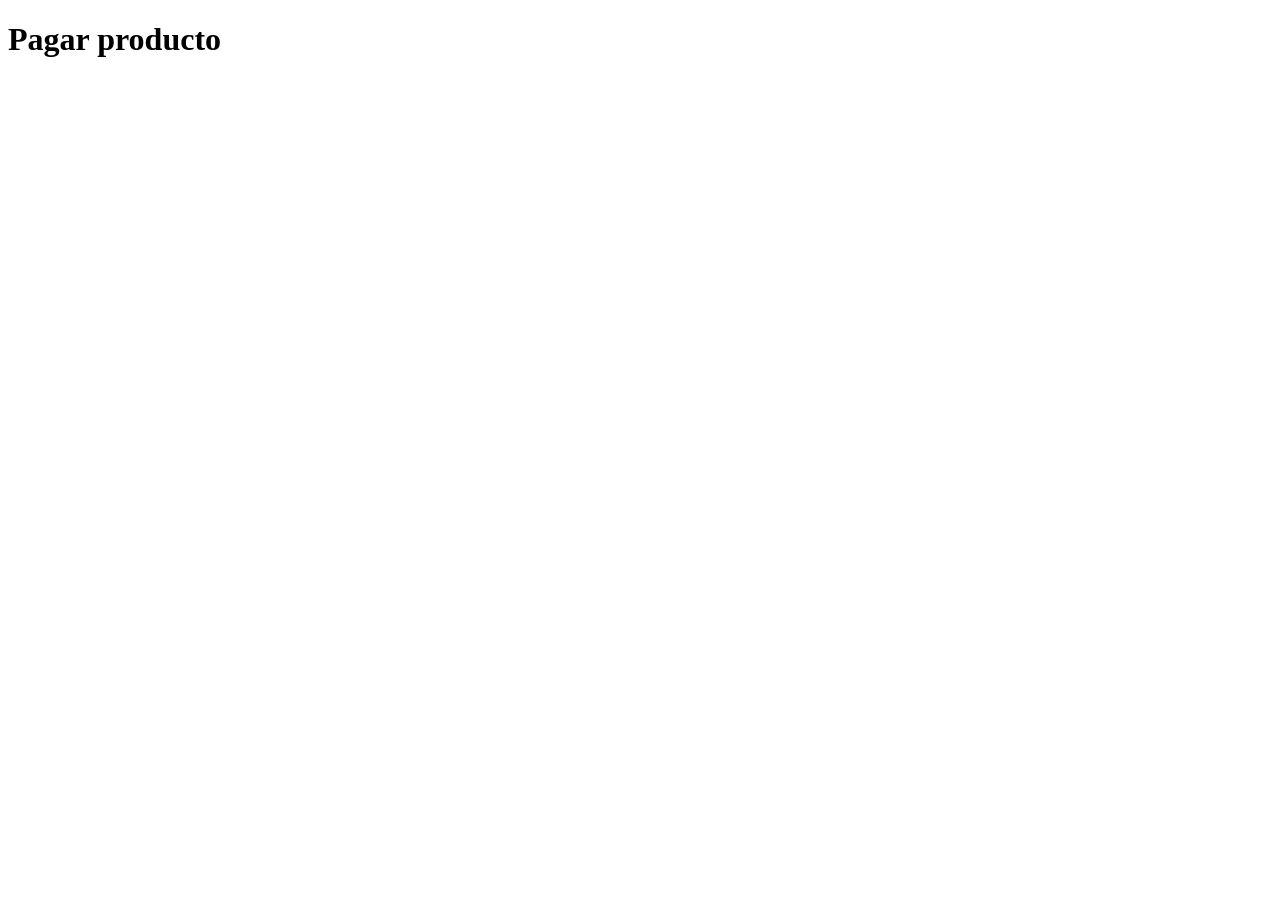
==== index.html @ 9d110735 "Create index.html" ====
<!DOCTYPE html>
<html>

<head>
<meta charset="UTF-8">
<title>Pago</title>

<script src="https://sdk.mercadopago.com/js/v2"></script>

</head>

<body>

<h1>Pagar producto</h1>

<div id="wallet_container"></div>

<script src="script.js"></script>

</body>

</html>
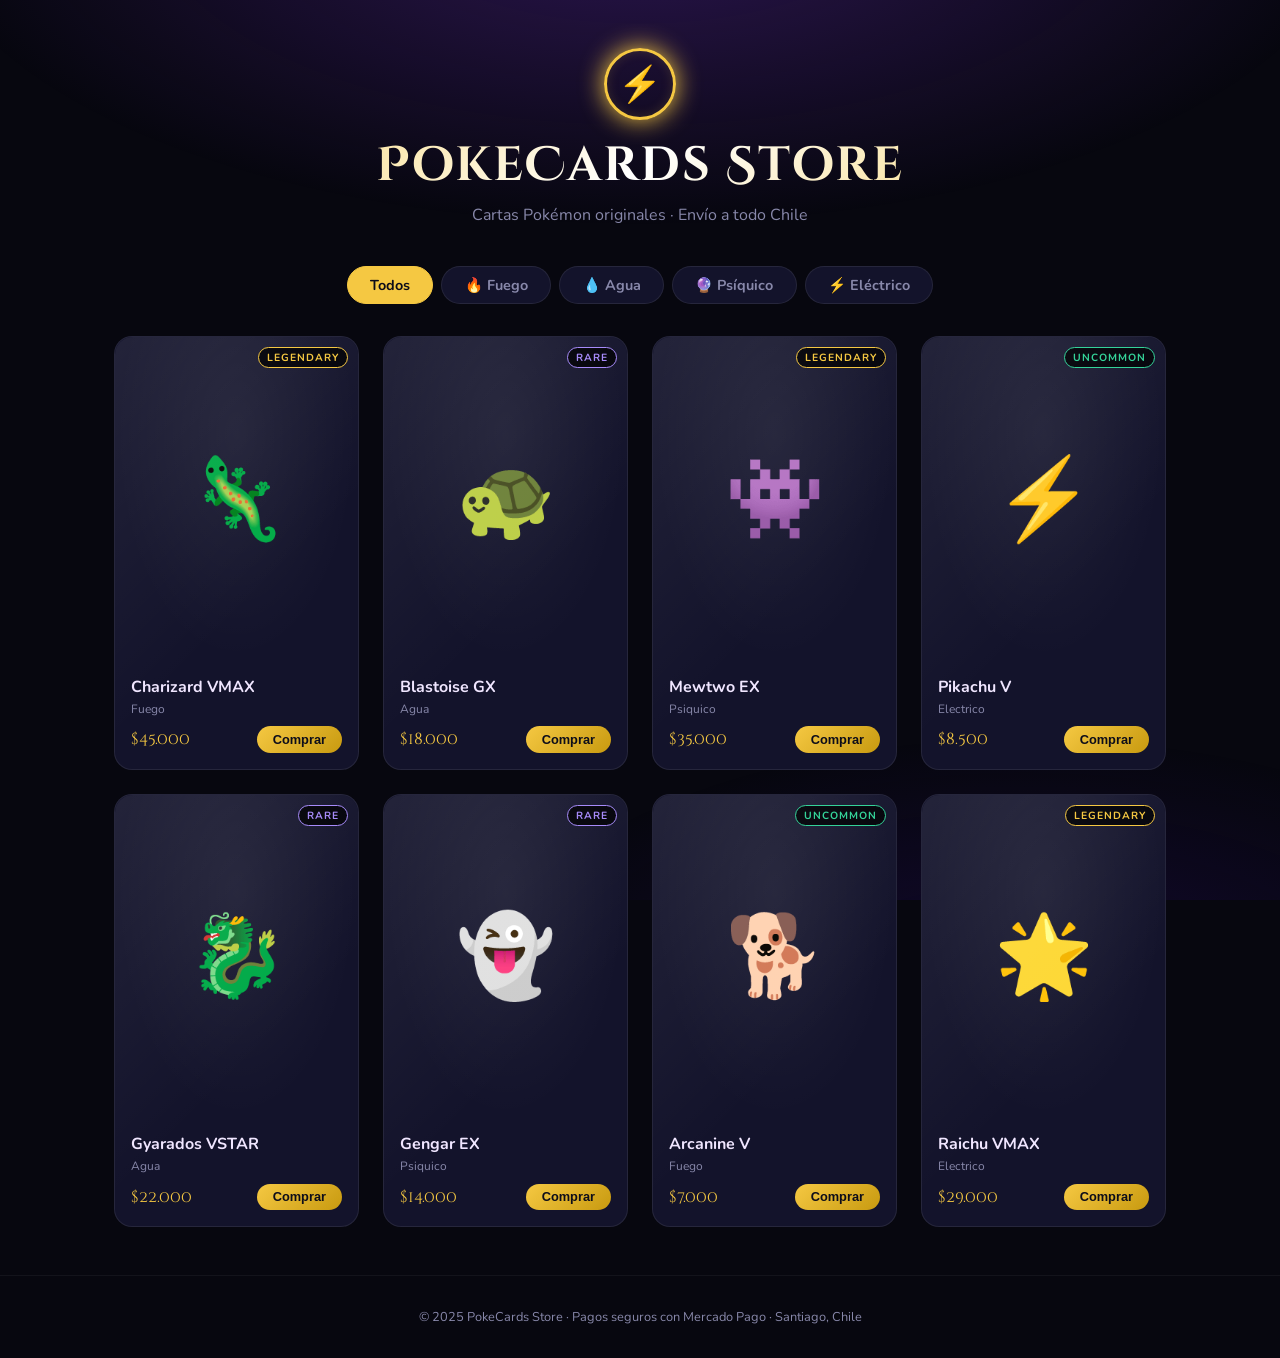
==== commit f6f1cdd2: "Update index.html" ====
--- a/index.html
+++ b/index.html
@@ -1,22 +1,421 @@
 <!DOCTYPE html>
-<html>
-
+<html lang="es">
 <head>
-<meta charset="UTF-8">
-<title>Pago</title>
-
-<script src="https://sdk.mercadopago.com/js/v2"></script>
-
+  <meta charset="UTF-8" />
+  <meta name="viewport" content="width=device-width, initial-scale=1.0"/>
+  <title>PokeCards Store</title>
+  <link href="https://fonts.googleapis.com/css2?family=Cinzel+Decorative:wght@700&family=Nunito:wght@400;600;700&display=swap" rel="stylesheet"/>
+  <script src="https://sdk.mercadopago.com/js/v2"></script>
+  <style>
+    :root {
+      --gold: #f5c842;
+      --gold-dark: #c89a10;
+      --red: #e3342f;
+      --blue: #1a1aff;
+      --dark: #0d0d1a;
+      --darker: #07070f;
+      --card-bg: #13132b;
+      --text: #f0e6ff;
+      --muted: #8888aa;
+      --shine: rgba(255,255,255,0.07);
+    }
+
+    * { box-sizing: border-box; margin: 0; padding: 0; }
+
+    body {
+      background: var(--darker);
+      color: var(--text);
+      font-family: 'Nunito', sans-serif;
+      min-height: 100vh;
+      overflow-x: hidden;
+    }
+
+    /* ── Starfield background ── */
+    body::before {
+      content: '';
+      position: fixed;
+      inset: 0;
+      background:
+        radial-gradient(ellipse 80% 50% at 50% -10%, rgba(90,40,160,0.45) 0%, transparent 70%),
+        radial-gradient(ellipse 60% 40% at 80% 110%, rgba(30,10,80,0.5) 0%, transparent 70%);
+      pointer-events: none;
+      z-index: 0;
+    }
+
+    /* ── Header ── */
+    header {
+      position: relative;
+      z-index: 10;
+      text-align: center;
+      padding: 3rem 1rem 1.5rem;
+    }
+
+    .logo-badge {
+      display: inline-block;
+      border: 3px solid var(--gold);
+      border-radius: 50%;
+      width: 72px; height: 72px;
+      line-height: 66px;
+      font-size: 2.2rem;
+      margin-bottom: 0.8rem;
+      box-shadow: 0 0 24px var(--gold), inset 0 0 12px rgba(245,200,66,0.15);
+      animation: pulse-gold 3s ease-in-out infinite;
+    }
+
+    @keyframes pulse-gold {
+      0%,100% { box-shadow: 0 0 24px var(--gold), inset 0 0 12px rgba(245,200,66,0.15); }
+      50%      { box-shadow: 0 0 48px var(--gold), inset 0 0 20px rgba(245,200,66,0.25); }
+    }
+
+    header h1 {
+      font-family: 'Cinzel Decorative', serif;
+      font-size: clamp(1.8rem, 5vw, 3rem);
+      background: linear-gradient(135deg, #f5c842 0%, #fff 50%, #f5c842 100%);
+      -webkit-background-clip: text;
+      -webkit-text-fill-color: transparent;
+      background-clip: text;
+      letter-spacing: 2px;
+      text-shadow: none;
+    }
+
+    header p {
+      color: var(--muted);
+      font-size: 1rem;
+      margin-top: 0.4rem;
+    }
+
+    /* ── Tabs ── */
+    .tabs {
+      display: flex;
+      justify-content: center;
+      gap: 0.5rem;
+      padding: 1rem;
+      position: relative;
+      z-index: 10;
+    }
+
+    .tab {
+      background: var(--card-bg);
+      border: 1px solid rgba(255,255,255,0.08);
+      color: var(--muted);
+      padding: 0.5rem 1.4rem;
+      border-radius: 999px;
+      cursor: pointer;
+      font-family: 'Nunito', sans-serif;
+      font-weight: 700;
+      font-size: 0.9rem;
+      transition: all 0.2s;
+    }
+    .tab.active, .tab:hover {
+      background: var(--gold);
+      color: var(--dark);
+      border-color: var(--gold);
+    }
+
+    /* ── Grid ── */
+    .shop-grid {
+      position: relative;
+      z-index: 10;
+      display: grid;
+      grid-template-columns: repeat(auto-fill, minmax(220px, 1fr));
+      gap: 1.5rem;
+      max-width: 1100px;
+      margin: 0 auto;
+      padding: 1rem 1.5rem 3rem;
+    }
+
+    /* ── Pokémon Card ── */
+    .poke-card {
+      background: var(--card-bg);
+      border: 1px solid rgba(255,255,255,0.08);
+      border-radius: 18px;
+      overflow: hidden;
+      cursor: pointer;
+      position: relative;
+      transition: transform 0.28s cubic-bezier(.22,.68,0,1.2), box-shadow 0.28s;
+    }
+
+    .poke-card::before {
+      content: '';
+      position: absolute;
+      inset: 0;
+      background: linear-gradient(135deg, var(--shine) 0%, transparent 60%);
+      pointer-events: none;
+      border-radius: 18px;
+    }
+
+    .poke-card:hover {
+      transform: translateY(-8px) scale(1.025);
+      box-shadow: 0 20px 50px rgba(0,0,0,0.6), 0 0 30px rgba(245,200,66,0.15);
+    }
+
+    .card-image {
+      width: 100%;
+      aspect-ratio: 3/4;
+      object-fit: cover;
+      display: block;
+      filter: saturate(1.1);
+    }
+
+    /* emoji placeholder while no real image */
+    .card-placeholder {
+      width: 100%;
+      aspect-ratio: 3/4;
+      display: flex;
+      align-items: center;
+      justify-content: center;
+      font-size: 5rem;
+      background: radial-gradient(ellipse at 50% 30%, rgba(255,255,255,0.06) 0%, transparent 70%);
+    }
+
+    .rarity-badge {
+      position: absolute;
+      top: 10px; right: 10px;
+      background: rgba(0,0,0,0.7);
+      border: 1px solid rgba(255,255,255,0.15);
+      border-radius: 999px;
+      padding: 2px 8px;
+      font-size: 0.65rem;
+      font-weight: 700;
+      letter-spacing: 1px;
+      text-transform: uppercase;
+    }
+    .rarity-badge.legendary { color: var(--gold); border-color: var(--gold); }
+    .rarity-badge.rare      { color: #a78bfa; border-color: #a78bfa; }
+    .rarity-badge.uncommon  { color: #34d399; border-color: #34d399; }
+    .rarity-badge.common    { color: var(--muted); }
+
+    .card-info {
+      padding: 0.9rem 1rem 1rem;
+    }
+
+    .card-info h3 {
+      font-size: 1rem;
+      font-weight: 700;
+      margin-bottom: 0.2rem;
+    }
+
+    .card-type {
+      font-size: 0.75rem;
+      color: var(--muted);
+      margin-bottom: 0.6rem;
+    }
+
+    .card-bottom {
+      display: flex;
+      align-items: center;
+      justify-content: space-between;
+      margin-top: 0.5rem;
+    }
+
+    .price {
+      font-family: 'Cinzel Decorative', serif;
+      font-size: 1rem;
+      color: var(--gold);
+    }
+
+    .btn-buy {
+      background: linear-gradient(135deg, var(--gold) 0%, var(--gold-dark) 100%);
+      color: var(--dark);
+      border: none;
+      border-radius: 999px;
+      padding: 0.35rem 1rem;
+      font-weight: 700;
+      font-size: 0.8rem;
+      cursor: pointer;
+      transition: opacity 0.2s, transform 0.15s;
+    }
+    .btn-buy:hover { opacity: 0.85; transform: scale(1.05); }
+
+    /* ── Modal ── */
+    .modal-overlay {
+      display: none;
+      position: fixed;
+      inset: 0;
+      background: rgba(0,0,0,0.75);
+      z-index: 100;
+      align-items: center;
+      justify-content: center;
+      backdrop-filter: blur(6px);
+    }
+    .modal-overlay.open { display: flex; }
+
+    .modal {
+      background: var(--card-bg);
+      border: 1px solid rgba(245,200,66,0.25);
+      border-radius: 24px;
+      max-width: 420px;
+      width: 90%;
+      padding: 2rem;
+      position: relative;
+      box-shadow: 0 30px 80px rgba(0,0,0,0.7), 0 0 40px rgba(245,200,66,0.1);
+      animation: modal-in 0.3s cubic-bezier(.22,.68,0,1.2);
+    }
+
+    @keyframes modal-in {
+      from { opacity:0; transform: scale(0.85) translateY(30px); }
+      to   { opacity:1; transform: scale(1) translateY(0); }
+    }
+
+    .modal-close {
+      position: absolute;
+      top: 1rem; right: 1rem;
+      background: rgba(255,255,255,0.08);
+      border: none;
+      color: var(--text);
+      width: 32px; height: 32px;
+      border-radius: 50%;
+      font-size: 1.1rem;
+      cursor: pointer;
+      display: flex; align-items: center; justify-content: center;
+      transition: background 0.2s;
+    }
+    .modal-close:hover { background: rgba(255,255,255,0.18); }
+
+    .modal h2 {
+      font-family: 'Cinzel Decorative', serif;
+      font-size: 1.2rem;
+      color: var(--gold);
+      margin-bottom: 0.3rem;
+    }
+    .modal .modal-type { color: var(--muted); font-size: 0.85rem; margin-bottom: 1rem; }
+    .modal .modal-emoji { font-size: 4.5rem; display: block; text-align: center; margin-bottom: 1rem; }
+    .modal .modal-price {
+      font-size: 1.6rem;
+      font-family: 'Cinzel Decorative', serif;
+      color: var(--gold);
+      text-align: center;
+      margin-bottom: 1.2rem;
+    }
+    .modal-desc { color: var(--muted); font-size: 0.9rem; line-height: 1.5; margin-bottom: 1.5rem; }
+
+    #wallet_container { min-height: 48px; }
+
+    /* ── Footer ── */
+    footer {
+      position: relative;
+      z-index: 10;
+      text-align: center;
+      padding: 2rem;
+      color: var(--muted);
+      font-size: 0.8rem;
+      border-top: 1px solid rgba(255,255,255,0.05);
+    }
+  </style>
 </head>
-
 <body>
 
-<h1>Pagar producto</h1>
-
-<div id="wallet_container"></div>
-
+<header>
+  <div class="logo-badge">⚡</div>
+  <h1>PokeCards Store</h1>
+  <p>Cartas Pokémon originales · Envío a todo Chile</p>
+</header>
+
+<div class="tabs">
+  <button class="tab active" onclick="filterCards('all')">Todos</button>
+  <button class="tab" onclick="filterCards('fuego')">🔥 Fuego</button>
+  <button class="tab" onclick="filterCards('agua')">💧 Agua</button>
+  <button class="tab" onclick="filterCards('psiquico')">🔮 Psíquico</button>
+  <button class="tab" onclick="filterCards('electrico')">⚡ Eléctrico</button>
+</div>
+
+<div class="shop-grid" id="shopGrid"></div>
+
+<!-- Modal de pago -->
+<div class="modal-overlay" id="modalOverlay" onclick="closeModal(event)">
+  <div class="modal">
+    <button class="modal-close" onclick="closeModalDirect()">✕</button>
+    <span class="modal-emoji" id="modalEmoji"></span>
+    <h2 id="modalName"></h2>
+    <div class="modal-type" id="modalType"></div>
+    <div class="modal-price" id="modalPrice"></div>
+    <p class="modal-desc" id="modalDesc"></p>
+    <div id="wallet_container"></div>
+  </div>
+</div>
+
+<footer>© 2025 PokeCards Store · Pagos seguros con Mercado Pago · Santiago, Chile</footer>
+
+<script>
+  const CARDS = [
+    { id:1, name:"Charizard VMAX", type:"fuego", emoji:"🦎", rarity:"legendary", price:45000,
+      desc:"Charizard VMAX Gigantamax. HP 330. Ataque G-Max Wildfire. Edición especial Champion's Path." },
+    { id:2, name:"Blastoise GX",  type:"agua",   emoji:"🐢", rarity:"rare",      price:18000,
+      desc:"Blastoise GX con ataques Hydro Pump y GX Torrent Zone. Ilustración alternativa." },
+    { id:3, name:"Mewtwo EX",     type:"psiquico",emoji:"👾",rarity:"legendary", price:35000,
+      desc:"Mewtwo EX Full Art de la serie XY. Psychic Infinity. Estado mint condition." },
+    { id:4, name:"Pikachu V",     type:"electrico",emoji:"⚡",rarity:"uncommon", price:8500,
+      desc:"Pikachu V ilustración especial. Quick Attack y Volt Tackle. Perfecto para coleccionar." },
+    { id:5, name:"Gyarados VSTAR",type:"agua",   emoji:"🐉", rarity:"rare",      price:22000,
+      desc:"Gyarados VSTAR con ilustración completa holo. Dragon Splash y VSTAR Power." },
+    { id:6, name:"Gengar EX",     type:"psiquico",emoji:"👻",rarity:"rare",      price:14000,
+      desc:"Gengar EX de la expansión Paldea Evolved. Shadow Force y Poltergeist." },
+    { id:7, name:"Arcanine V",    type:"fuego",  emoji:"🐕", rarity:"uncommon",  price:7000,
+      desc:"Arcanine V ilustración especial. Extreme Speed y Flamethrower. Holo foil." },
+    { id:8, name:"Raichu VMAX",   type:"electrico",emoji:"🌟",rarity:"legendary",price:29000,
+      desc:"Raichu VMAX Gigantamax con Thunder Max. Edición Vivid Voltage. Full Art holo." },
+  ];
+
+  const rarityColor = { legendary:'legendary', rare:'rare', uncommon:'uncommon', common:'common' };
+
+  function renderCards(filter='all') {
+    const grid = document.getElementById('shopGrid');
+    const list = filter === 'all' ? CARDS : CARDS.filter(c => c.type === filter);
+    grid.innerHTML = list.map(c => `
+      <div class="poke-card" onclick="openModal(${c.id})" data-type="${c.type}">
+        <div class="card-placeholder">${c.emoji}</div>
+        <span class="rarity-badge ${rarityColor[c.rarity]}">${c.rarity}</span>
+        <div class="card-info">
+          <h3>${c.name}</h3>
+          <div class="card-type">${c.type.charAt(0).toUpperCase()+c.type.slice(1)}</div>
+          <div class="card-bottom">
+            <span class="price">$${c.price.toLocaleString('es-CL')}</span>
+            <button class="btn-buy">Comprar</button>
+          </div>
+        </div>
+      </div>
+    `).join('');
+  }
+
+  function filterCards(type) {
+    document.querySelectorAll('.tab').forEach(t=>t.classList.remove('active'));
+    event.target.classList.add('active');
+    renderCards(type);
+  }
+
+  function openModal(id) {
+    const c = CARDS.find(x=>x.id===id);
+    document.getElementById('modalEmoji').textContent = c.emoji;
+    document.getElementById('modalName').textContent = c.name;
+    document.getElementById('modalType').textContent = c.type.charAt(0).toUpperCase()+c.type.slice(1);
+    document.getElementById('modalPrice').textContent = '$'+c.price.toLocaleString('es-CL')+' CLP';
+    document.getElementById('modalDesc').textContent = c.desc;
+    document.getElementById('wallet_container').innerHTML = '';
+    document.getElementById('modalOverlay').classList.add('open');
+    initPayment(c);
+  }
+
+  function closeModal(e) {
+    if(e.target === document.getElementById('modalOverlay')) closeModalDirect();
+  }
+  function closeModalDirect() {
+    document.getElementById('modalOverlay').classList.remove('open');
+  }
+
+  function initPayment(card) {
+    fetch(`${SERVER_URL}/crear-preferencia?title=${encodeURIComponent(card.name)}&price=${card.price}`)
+      .then(r=>r.json())
+      .then(data=>{
+        const mp = new MercadoPago(MP_PUBLIC_KEY);
+        mp.bricks().create("wallet","wallet_container",{
+          initialization:{ preferenceId: data.id }
+        });
+      })
+      .catch(err=>console.error('Error MP:',err));
+  }
+
+  renderCards();
+</script>
 <script src="script.js"></script>
-
 </body>
-
 </html>
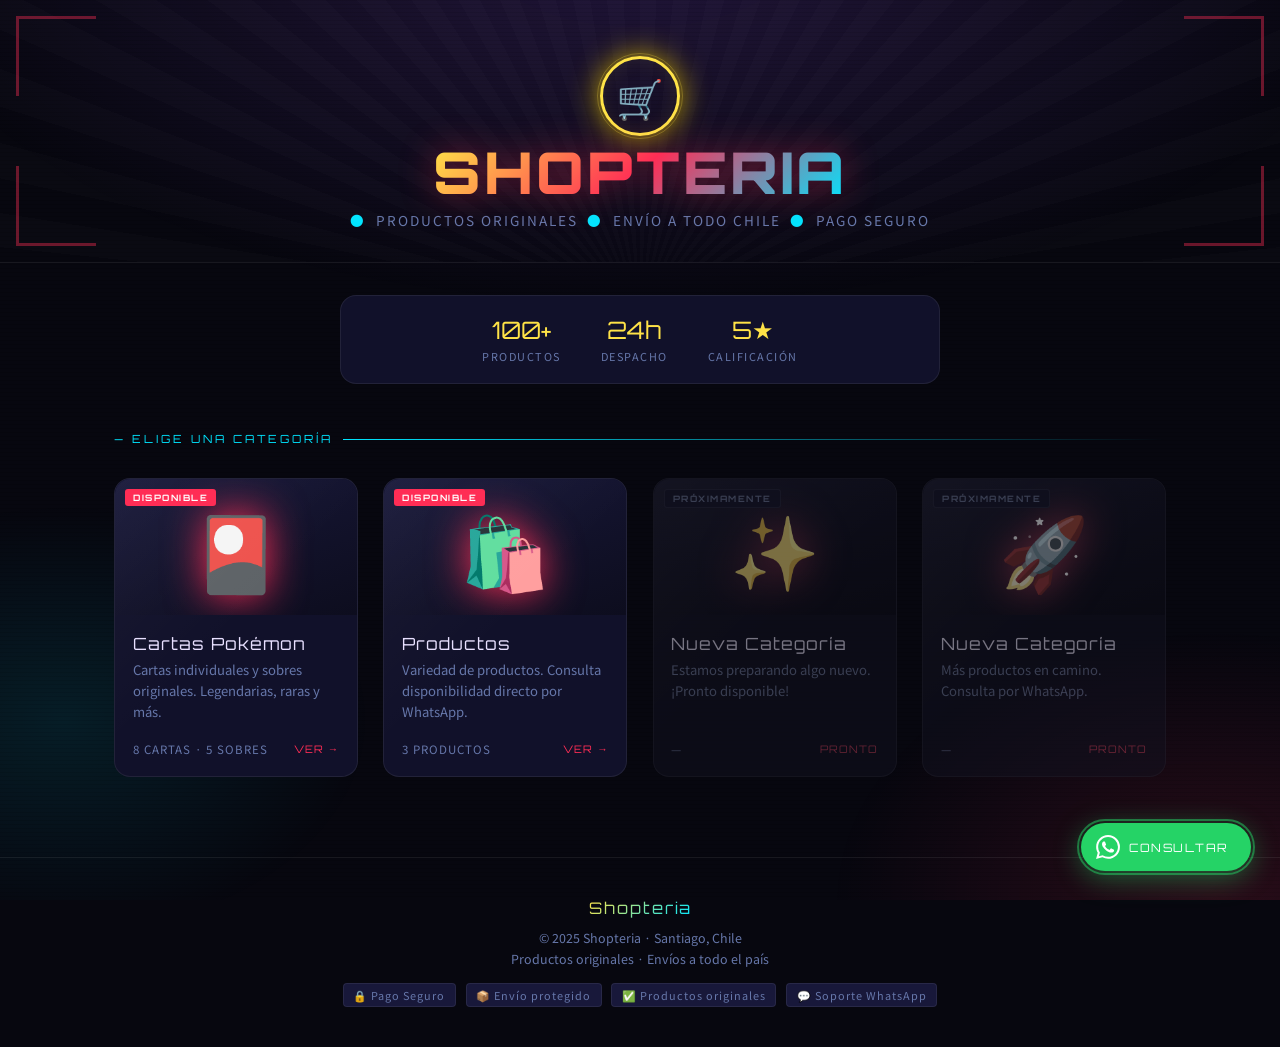
==== commit 253007dd: "Add files via upload" ====
--- a/index.html
+++ b/index.html
@@ -1,421 +1,156 @@
-<!DOCTYPE html>
-<html lang="es">
-<head>
-  <meta charset="UTF-8" />
-  <meta name="viewport" content="width=device-width, initial-scale=1.0"/>
-  <title>PokeCards Store</title>
-  <link href="https://fonts.googleapis.com/css2?family=Cinzel+Decorative:wght@700&family=Nunito:wght@400;600;700&display=swap" rel="stylesheet"/>
-  <script src="https://sdk.mercadopago.com/js/v2"></script>
-  <style>
-    :root {
-      --gold: #f5c842;
-      --gold-dark: #c89a10;
-      --red: #e3342f;
-      --blue: #1a1aff;
-      --dark: #0d0d1a;
-      --darker: #07070f;
-      --card-bg: #13132b;
-      --text: #f0e6ff;
-      --muted: #8888aa;
-      --shine: rgba(255,255,255,0.07);
-    }
-
-    * { box-sizing: border-box; margin: 0; padding: 0; }
-
-    body {
-      background: var(--darker);
-      color: var(--text);
-      font-family: 'Nunito', sans-serif;
-      min-height: 100vh;
-      overflow-x: hidden;
-    }
-
-    /* ── Starfield background ── */
-    body::before {
-      content: '';
-      position: fixed;
-      inset: 0;
-      background:
-        radial-gradient(ellipse 80% 50% at 50% -10%, rgba(90,40,160,0.45) 0%, transparent 70%),
-        radial-gradient(ellipse 60% 40% at 80% 110%, rgba(30,10,80,0.5) 0%, transparent 70%);
-      pointer-events: none;
-      z-index: 0;
-    }
-
-    /* ── Header ── */
-    header {
-      position: relative;
-      z-index: 10;
-      text-align: center;
-      padding: 3rem 1rem 1.5rem;
-    }
-
-    .logo-badge {
-      display: inline-block;
-      border: 3px solid var(--gold);
-      border-radius: 50%;
-      width: 72px; height: 72px;
-      line-height: 66px;
-      font-size: 2.2rem;
-      margin-bottom: 0.8rem;
-      box-shadow: 0 0 24px var(--gold), inset 0 0 12px rgba(245,200,66,0.15);
-      animation: pulse-gold 3s ease-in-out infinite;
-    }
-
-    @keyframes pulse-gold {
-      0%,100% { box-shadow: 0 0 24px var(--gold), inset 0 0 12px rgba(245,200,66,0.15); }
-      50%      { box-shadow: 0 0 48px var(--gold), inset 0 0 20px rgba(245,200,66,0.25); }
-    }
-
-    header h1 {
-      font-family: 'Cinzel Decorative', serif;
-      font-size: clamp(1.8rem, 5vw, 3rem);
-      background: linear-gradient(135deg, #f5c842 0%, #fff 50%, #f5c842 100%);
-      -webkit-background-clip: text;
-      -webkit-text-fill-color: transparent;
-      background-clip: text;
-      letter-spacing: 2px;
-      text-shadow: none;
-    }
-
-    header p {
-      color: var(--muted);
-      font-size: 1rem;
-      margin-top: 0.4rem;
-    }
-
-    /* ── Tabs ── */
-    .tabs {
-      display: flex;
-      justify-content: center;
-      gap: 0.5rem;
-      padding: 1rem;
-      position: relative;
-      z-index: 10;
-    }
-
-    .tab {
-      background: var(--card-bg);
-      border: 1px solid rgba(255,255,255,0.08);
-      color: var(--muted);
-      padding: 0.5rem 1.4rem;
-      border-radius: 999px;
-      cursor: pointer;
-      font-family: 'Nunito', sans-serif;
-      font-weight: 700;
-      font-size: 0.9rem;
-      transition: all 0.2s;
-    }
-    .tab.active, .tab:hover {
-      background: var(--gold);
-      color: var(--dark);
-      border-color: var(--gold);
-    }
-
-    /* ── Grid ── */
-    .shop-grid {
-      position: relative;
-      z-index: 10;
-      display: grid;
-      grid-template-columns: repeat(auto-fill, minmax(220px, 1fr));
-      gap: 1.5rem;
-      max-width: 1100px;
-      margin: 0 auto;
-      padding: 1rem 1.5rem 3rem;
-    }
-
-    /* ── Pokémon Card ── */
-    .poke-card {
-      background: var(--card-bg);
-      border: 1px solid rgba(255,255,255,0.08);
-      border-radius: 18px;
-      overflow: hidden;
-      cursor: pointer;
-      position: relative;
-      transition: transform 0.28s cubic-bezier(.22,.68,0,1.2), box-shadow 0.28s;
-    }
-
-    .poke-card::before {
-      content: '';
-      position: absolute;
-      inset: 0;
-      background: linear-gradient(135deg, var(--shine) 0%, transparent 60%);
-      pointer-events: none;
-      border-radius: 18px;
-    }
-
-    .poke-card:hover {
-      transform: translateY(-8px) scale(1.025);
-      box-shadow: 0 20px 50px rgba(0,0,0,0.6), 0 0 30px rgba(245,200,66,0.15);
-    }
-
-    .card-image {
-      width: 100%;
-      aspect-ratio: 3/4;
-      object-fit: cover;
-      display: block;
-      filter: saturate(1.1);
-    }
-
-    /* emoji placeholder while no real image */
-    .card-placeholder {
-      width: 100%;
-      aspect-ratio: 3/4;
-      display: flex;
-      align-items: center;
-      justify-content: center;
-      font-size: 5rem;
-      background: radial-gradient(ellipse at 50% 30%, rgba(255,255,255,0.06) 0%, transparent 70%);
-    }
-
-    .rarity-badge {
-      position: absolute;
-      top: 10px; right: 10px;
-      background: rgba(0,0,0,0.7);
-      border: 1px solid rgba(255,255,255,0.15);
-      border-radius: 999px;
-      padding: 2px 8px;
-      font-size: 0.65rem;
-      font-weight: 700;
-      letter-spacing: 1px;
-      text-transform: uppercase;
-    }
-    .rarity-badge.legendary { color: var(--gold); border-color: var(--gold); }
-    .rarity-badge.rare      { color: #a78bfa; border-color: #a78bfa; }
-    .rarity-badge.uncommon  { color: #34d399; border-color: #34d399; }
-    .rarity-badge.common    { color: var(--muted); }
-
-    .card-info {
-      padding: 0.9rem 1rem 1rem;
-    }
-
-    .card-info h3 {
-      font-size: 1rem;
-      font-weight: 700;
-      margin-bottom: 0.2rem;
-    }
-
-    .card-type {
-      font-size: 0.75rem;
-      color: var(--muted);
-      margin-bottom: 0.6rem;
-    }
-
-    .card-bottom {
-      display: flex;
-      align-items: center;
-      justify-content: space-between;
-      margin-top: 0.5rem;
-    }
-
-    .price {
-      font-family: 'Cinzel Decorative', serif;
-      font-size: 1rem;
-      color: var(--gold);
-    }
-
-    .btn-buy {
-      background: linear-gradient(135deg, var(--gold) 0%, var(--gold-dark) 100%);
-      color: var(--dark);
-      border: none;
-      border-radius: 999px;
-      padding: 0.35rem 1rem;
-      font-weight: 700;
-      font-size: 0.8rem;
-      cursor: pointer;
-      transition: opacity 0.2s, transform 0.15s;
-    }
-    .btn-buy:hover { opacity: 0.85; transform: scale(1.05); }
-
-    /* ── Modal ── */
-    .modal-overlay {
-      display: none;
-      position: fixed;
-      inset: 0;
-      background: rgba(0,0,0,0.75);
-      z-index: 100;
-      align-items: center;
-      justify-content: center;
-      backdrop-filter: blur(6px);
-    }
-    .modal-overlay.open { display: flex; }
-
-    .modal {
-      background: var(--card-bg);
-      border: 1px solid rgba(245,200,66,0.25);
-      border-radius: 24px;
-      max-width: 420px;
-      width: 90%;
-      padding: 2rem;
-      position: relative;
-      box-shadow: 0 30px 80px rgba(0,0,0,0.7), 0 0 40px rgba(245,200,66,0.1);
-      animation: modal-in 0.3s cubic-bezier(.22,.68,0,1.2);
-    }
-
-    @keyframes modal-in {
-      from { opacity:0; transform: scale(0.85) translateY(30px); }
-      to   { opacity:1; transform: scale(1) translateY(0); }
-    }
-
-    .modal-close {
-      position: absolute;
-      top: 1rem; right: 1rem;
-      background: rgba(255,255,255,0.08);
-      border: none;
-      color: var(--text);
-      width: 32px; height: 32px;
-      border-radius: 50%;
-      font-size: 1.1rem;
-      cursor: pointer;
-      display: flex; align-items: center; justify-content: center;
-      transition: background 0.2s;
-    }
-    .modal-close:hover { background: rgba(255,255,255,0.18); }
-
-    .modal h2 {
-      font-family: 'Cinzel Decorative', serif;
-      font-size: 1.2rem;
-      color: var(--gold);
-      margin-bottom: 0.3rem;
-    }
-    .modal .modal-type { color: var(--muted); font-size: 0.85rem; margin-bottom: 1rem; }
-    .modal .modal-emoji { font-size: 4.5rem; display: block; text-align: center; margin-bottom: 1rem; }
-    .modal .modal-price {
-      font-size: 1.6rem;
-      font-family: 'Cinzel Decorative', serif;
-      color: var(--gold);
-      text-align: center;
-      margin-bottom: 1.2rem;
-    }
-    .modal-desc { color: var(--muted); font-size: 0.9rem; line-height: 1.5; margin-bottom: 1.5rem; }
-
-    #wallet_container { min-height: 48px; }
-
-    /* ── Footer ── */
-    footer {
-      position: relative;
-      z-index: 10;
-      text-align: center;
-      padding: 2rem;
-      color: var(--muted);
-      font-size: 0.8rem;
-      border-top: 1px solid rgba(255,255,255,0.05);
-    }
-  </style>
-</head>
-<body>
-
-<header>
-  <div class="logo-badge">⚡</div>
-  <h1>PokeCards Store</h1>
-  <p>Cartas Pokémon originales · Envío a todo Chile</p>
-</header>
-
-<div class="tabs">
-  <button class="tab active" onclick="filterCards('all')">Todos</button>
-  <button class="tab" onclick="filterCards('fuego')">🔥 Fuego</button>
-  <button class="tab" onclick="filterCards('agua')">💧 Agua</button>
-  <button class="tab" onclick="filterCards('psiquico')">🔮 Psíquico</button>
-  <button class="tab" onclick="filterCards('electrico')">⚡ Eléctrico</button>
-</div>
-
-<div class="shop-grid" id="shopGrid"></div>
-
-<!-- Modal de pago -->
-<div class="modal-overlay" id="modalOverlay" onclick="closeModal(event)">
-  <div class="modal">
-    <button class="modal-close" onclick="closeModalDirect()">✕</button>
-    <span class="modal-emoji" id="modalEmoji"></span>
-    <h2 id="modalName"></h2>
-    <div class="modal-type" id="modalType"></div>
-    <div class="modal-price" id="modalPrice"></div>
-    <p class="modal-desc" id="modalDesc"></p>
-    <div id="wallet_container"></div>
-  </div>
-</div>
-
-<footer>© 2025 PokeCards Store · Pagos seguros con Mercado Pago · Santiago, Chile</footer>
-
-<script>
-  const CARDS = [
-    { id:1, name:"Charizard VMAX", type:"fuego", emoji:"🦎", rarity:"legendary", price:45000,
-      desc:"Charizard VMAX Gigantamax. HP 330. Ataque G-Max Wildfire. Edición especial Champion's Path." },
-    { id:2, name:"Blastoise GX",  type:"agua",   emoji:"🐢", rarity:"rare",      price:18000,
-      desc:"Blastoise GX con ataques Hydro Pump y GX Torrent Zone. Ilustración alternativa." },
-    { id:3, name:"Mewtwo EX",     type:"psiquico",emoji:"👾",rarity:"legendary", price:35000,
-      desc:"Mewtwo EX Full Art de la serie XY. Psychic Infinity. Estado mint condition." },
-    { id:4, name:"Pikachu V",     type:"electrico",emoji:"⚡",rarity:"uncommon", price:8500,
-      desc:"Pikachu V ilustración especial. Quick Attack y Volt Tackle. Perfecto para coleccionar." },
-    { id:5, name:"Gyarados VSTAR",type:"agua",   emoji:"🐉", rarity:"rare",      price:22000,
-      desc:"Gyarados VSTAR con ilustración completa holo. Dragon Splash y VSTAR Power." },
-    { id:6, name:"Gengar EX",     type:"psiquico",emoji:"👻",rarity:"rare",      price:14000,
-      desc:"Gengar EX de la expansión Paldea Evolved. Shadow Force y Poltergeist." },
-    { id:7, name:"Arcanine V",    type:"fuego",  emoji:"🐕", rarity:"uncommon",  price:7000,
-      desc:"Arcanine V ilustración especial. Extreme Speed y Flamethrower. Holo foil." },
-    { id:8, name:"Raichu VMAX",   type:"electrico",emoji:"🌟",rarity:"legendary",price:29000,
-      desc:"Raichu VMAX Gigantamax con Thunder Max. Edición Vivid Voltage. Full Art holo." },
-  ];
-
-  const rarityColor = { legendary:'legendary', rare:'rare', uncommon:'uncommon', common:'common' };
-
-  function renderCards(filter='all') {
-    const grid = document.getElementById('shopGrid');
-    const list = filter === 'all' ? CARDS : CARDS.filter(c => c.type === filter);
-    grid.innerHTML = list.map(c => `
-      <div class="poke-card" onclick="openModal(${c.id})" data-type="${c.type}">
-        <div class="card-placeholder">${c.emoji}</div>
-        <span class="rarity-badge ${rarityColor[c.rarity]}">${c.rarity}</span>
-        <div class="card-info">
-          <h3>${c.name}</h3>
-          <div class="card-type">${c.type.charAt(0).toUpperCase()+c.type.slice(1)}</div>
-          <div class="card-bottom">
-            <span class="price">$${c.price.toLocaleString('es-CL')}</span>
-            <button class="btn-buy">Comprar</button>
-          </div>
-        </div>
-      </div>
-    `).join('');
-  }
-
-  function filterCards(type) {
-    document.querySelectorAll('.tab').forEach(t=>t.classList.remove('active'));
-    event.target.classList.add('active');
-    renderCards(type);
-  }
-
-  function openModal(id) {
-    const c = CARDS.find(x=>x.id===id);
-    document.getElementById('modalEmoji').textContent = c.emoji;
-    document.getElementById('modalName').textContent = c.name;
-    document.getElementById('modalType').textContent = c.type.charAt(0).toUpperCase()+c.type.slice(1);
-    document.getElementById('modalPrice').textContent = '$'+c.price.toLocaleString('es-CL')+' CLP';
-    document.getElementById('modalDesc').textContent = c.desc;
-    document.getElementById('wallet_container').innerHTML = '';
-    document.getElementById('modalOverlay').classList.add('open');
-    initPayment(c);
-  }
-
-  function closeModal(e) {
-    if(e.target === document.getElementById('modalOverlay')) closeModalDirect();
-  }
-  function closeModalDirect() {
-    document.getElementById('modalOverlay').classList.remove('open');
-  }
-
-  function initPayment(card) {
-    fetch(`${SERVER_URL}/crear-preferencia?title=${encodeURIComponent(card.name)}&price=${card.price}`)
-      .then(r=>r.json())
-      .then(data=>{
-        const mp = new MercadoPago(MP_PUBLIC_KEY);
-        mp.bricks().create("wallet","wallet_container",{
-          initialization:{ preferenceId: data.id }
-        });
-      })
-      .catch(err=>console.error('Error MP:',err));
-  }
-
-  renderCards();
-</script>
-<script src="script.js"></script>
-</body>
-</html>
+<!DOCTYPE html>
+<html lang="es">
+<head>
+  <meta charset="UTF-8"/>
+  <meta name="viewport" content="width=device-width, initial-scale=1.0"/>
+  <title>Shopteria · Tu Tienda Online</title>
+  <link rel="stylesheet" href="css/base.css"/>
+  <link rel="stylesheet" href="css/categories.css"/>
+</head>
+<body>
+
+<!-- ══════════════════════════════════════
+     HEADER
+══════════════════════════════════════ -->
+<header>
+  <div class="corner-accent tl"></div>
+  <div class="corner-accent tr"></div>
+  <div class="corner-accent bl"></div>
+  <div class="corner-accent br"></div>
+  <div class="header-inner">
+    <div class="logo-icon">🛒</div>
+    <h1 class="site-title">Shopteria</h1>
+    <p class="site-sub">
+      <span>●</span> Productos Originales
+      <span>●</span> Envío a todo Chile
+      <span>●</span> Pago Seguro
+    </p>
+  </div>
+</header>
+
+<!-- ══════════════════════════════════════
+     STATS RÁPIDOS
+══════════════════════════════════════ -->
+<div class="hero-stats z">
+  <div class="stat">
+    <span class="stat-value">100+</span>
+    <span class="stat-label">Productos</span>
+  </div>
+  <div class="stat">
+    <span class="stat-value">24h</span>
+    <span class="stat-label">Despacho</span>
+  </div>
+  <div class="stat">
+    <span class="stat-value">5★</span>
+    <span class="stat-label">Calificación</span>
+  </div>
+</div>
+
+<!-- ══════════════════════════════════════
+     GRILLA DE CATEGORÍAS
+     ── Para agregar una categoría nueva:
+        1. Copia un bloque <a class="cat-card">
+        2. Cambia href al nuevo .html
+        3. Cambia el emoji, nombre y descripción
+        4. Crea el nuevo archivo HTML correspondiente
+══════════════════════════════════════ -->
+<section class="categories-section">
+  <div class="categories-intro">— Elige una categoría</div>
+
+  <div class="categories-grid">
+
+    <!-- ① Pokémon -->
+    <a class="cat-card" href="pokemon.html">
+      <div class="cat-card-banner">
+        <span class="cat-card-emoji">🎴</span>
+      </div>
+      <span class="cat-badge active">Disponible</span>
+      <div class="cat-card-info">
+        <div class="cat-card-name">Cartas Pokémon</div>
+        <div class="cat-card-desc">Cartas individuales y sobres originales. Legendarias, raras y más.</div>
+        <div class="cat-card-footer">
+          <span class="cat-card-count">8 cartas · 5 sobres</span>
+          <span class="cat-card-arrow">Ver →</span>
+        </div>
+      </div>
+    </a>
+
+    <!-- ② Productos generales -->
+    <a class="cat-card" href="productos.html">
+      <div class="cat-card-banner">
+        <span class="cat-card-emoji">🛍️</span>
+      </div>
+      <span class="cat-badge active">Disponible</span>
+      <div class="cat-card-info">
+        <div class="cat-card-name">Productos</div>
+        <div class="cat-card-desc">Variedad de productos. Consulta disponibilidad directo por WhatsApp.</div>
+        <div class="cat-card-footer">
+          <span class="cat-card-count">3 productos</span>
+          <span class="cat-card-arrow">Ver →</span>
+        </div>
+      </div>
+    </a>
+
+    <!-- ③ Placeholder — cambia por tu próxima categoría real -->
+    <a class="cat-card disabled" href="#">
+      <div class="cat-card-banner">
+        <span class="cat-card-emoji">✨</span>
+      </div>
+      <span class="cat-badge soon">Próximamente</span>
+      <div class="cat-card-info">
+        <div class="cat-card-name">Nueva Categoría</div>
+        <div class="cat-card-desc">Estamos preparando algo nuevo. ¡Pronto disponible!</div>
+        <div class="cat-card-footer">
+          <span class="cat-card-count">—</span>
+          <span class="cat-card-arrow">Pronto</span>
+        </div>
+      </div>
+    </a>
+
+    <!-- ③ Placeholder extra -->
+    <a class="cat-card disabled" href="#">
+      <div class="cat-card-banner">
+        <span class="cat-card-emoji">🚀</span>
+      </div>
+      <span class="cat-badge soon">Próximamente</span>
+      <div class="cat-card-info">
+        <div class="cat-card-name">Nueva Categoría</div>
+        <div class="cat-card-desc">Más productos en camino. Consulta por WhatsApp.</div>
+        <div class="cat-card-footer">
+          <span class="cat-card-count">—</span>
+          <span class="cat-card-arrow">Pronto</span>
+        </div>
+      </div>
+    </a>
+
+  </div>
+</section>
+
+<!-- ══════════════════════════════════════
+     WHATSAPP FLOTANTE
+══════════════════════════════════════ -->
+<a class="wsp-float"
+   href="https://wa.me/56920282860?text=Hola!%20Me%20interesa%20un%20producto%20de%20Shopteria%20%F0%9F%9B%92"
+   target="_blank" rel="noopener noreferrer" aria-label="Contactar por WhatsApp">
+  <svg viewBox="0 0 24 24" fill="currentColor">
+    <path d="M17.472 14.382c-.297-.149-1.758-.867-2.03-.967-.273-.099-.471-.148-.67.15-.197.297-.767.966-.94 1.164-.173.199-.347.223-.644.075-.297-.15-1.255-.463-2.39-1.475-.883-.788-1.48-1.761-1.653-2.059-.173-.297-.018-.458.13-.606.134-.133.298-.347.446-.52.149-.174.198-.298.298-.497.099-.198.05-.371-.025-.52-.075-.149-.669-1.612-.916-2.207-.242-.579-.487-.5-.669-.51-.173-.008-.371-.01-.57-.01-.198 0-.52.074-.792.372-.272.297-1.04 1.016-1.04 2.479 0 1.462 1.065 2.875 1.213 3.074.149.198 2.096 3.2 5.077 4.487.709.306 1.262.489 1.694.625.712.227 1.36.195 1.871.118.571-.085 1.758-.719 2.006-1.413.248-.694.248-1.289.173-1.413-.074-.124-.272-.198-.57-.347m-5.421 7.403h-.004a9.87 9.87 0 01-5.031-1.378l-.361-.214-3.741.982.998-3.648-.235-.374a9.86 9.86 0 01-1.51-5.26c.001-5.45 4.436-9.884 9.888-9.884 2.64 0 5.122 1.03 6.988 2.898a9.825 9.825 0 012.893 6.994c-.003 5.45-4.437 9.884-9.885 9.884m8.413-18.297A11.815 11.815 0 0012.05 0C5.495 0 .16 5.335.157 11.892c0 2.096.547 4.142 1.588 5.945L.057 24l6.305-1.654a11.882 11.882 0 005.683 1.448h.005c6.554 0 11.89-5.335 11.893-11.893a11.821 11.821 0 00-3.48-8.413z"/>
+  </svg>
+  <span>Consultar</span>
+</a>
+
+<!-- ══════════════════════════════════════
+     FOOTER
+══════════════════════════════════════ -->
+<footer>
+  <div class="footer-logo">Shopteria</div>
+  <p class="footer-copy">© 2025 Shopteria · Santiago, Chile<br>Productos originales · Envíos a todo el país</p>
+  <div class="footer-badges">
+    <span class="badge">🔒 Pago Seguro</span>
+    <span class="badge">📦 Envío protegido</span>
+    <span class="badge">✅ Productos originales</span>
+    <span class="badge">💬 Soporte WhatsApp</span>
+  </div>
+</footer>
+
+</body>
+</html>
--- a/css/base.css
+++ b/css/base.css
@@ -0,0 +1,260 @@
+/* ══════════════════════════════════════════════
+   Shopteria — base.css
+   Variables, reset, header, footer, modal.
+   Se importa en TODAS las páginas.
+   ══════════════════════════════════════════════ */
+
+@import url('https://fonts.googleapis.com/css2?family=Orbitron:wght@700;900&family=Noto+Sans+JP:wght@400;700&family=Bangers&display=swap');
+
+/* ── Tokens ── */
+:root {
+  --red:        #ff2d55;
+  --red-glow:   rgba(255,45,85,0.45);
+  --gold:       #ffe347;
+  --gold-dim:   #c8a800;
+  --cyan:       #00e5ff;
+  --cyan-glow:  rgba(0,229,255,0.35);
+  --purple:     #9b59ff;
+  --bg:         #07070f;
+  --bg2:        #0d0d1e;
+  --panel:      #11112a;
+  --panel2:     #18183a;
+  --border:     rgba(255,255,255,0.07);
+  --text:       #e8e0ff;
+  --muted:      #6677aa;
+  --radius:     16px;
+  --font-title: 'Orbitron', 'Bangers', sans-serif;
+  --font-body:  'Noto Sans JP', sans-serif;
+}
+
+/* ── Reset ── */
+*, *::before, *::after { box-sizing: border-box; margin: 0; padding: 0; }
+html { scroll-behavior: smooth; }
+body {
+  background: var(--bg);
+  color: var(--text);
+  font-family: var(--font-body);
+  min-height: 100vh;
+  overflow-x: hidden;
+}
+
+/* ── Background layers ── */
+body::before {
+  content: '';
+  position: fixed; inset: 0;
+  background-image:
+    radial-gradient(ellipse 90% 60% at 50% -5%,  rgba(155,89,255,0.18) 0%, transparent 65%),
+    radial-gradient(ellipse 50% 50% at 95% 100%, rgba(255,45,85,0.14)  0%, transparent 60%),
+    radial-gradient(ellipse 40% 40% at 5%  80%,  rgba(0,229,255,0.10)  0%, transparent 60%);
+  pointer-events: none; z-index: 0;
+}
+body::after {
+  content: '';
+  position: fixed; inset: 0;
+  background: repeating-linear-gradient(0deg, transparent, transparent 3px, rgba(0,0,0,0.08) 3px, rgba(0,0,0,0.08) 4px);
+  pointer-events: none; z-index: 1;
+}
+
+.z { position: relative; z-index: 2; }
+
+/* ══════════════════════════════════════════════
+   HEADER
+══════════════════════════════════════════════ */
+header {
+  position: relative; z-index: 10;
+  text-align: center;
+  padding: 3.5rem 1rem 2rem;
+  border-bottom: 1px solid var(--border);
+}
+header::before {
+  content: '';
+  position: absolute; top: 0; left: 0; right: 0; bottom: 0;
+  background: repeating-conic-gradient(from 0deg at 50% 120%, rgba(255,255,255,0.015) 0deg 3deg, transparent 3deg 6deg);
+  pointer-events: none;
+}
+.header-inner {
+  display: inline-flex; flex-direction: column;
+  align-items: center; gap: 0.5rem;
+}
+
+.logo-icon {
+  width: 80px; height: 80px;
+  border: 3px solid var(--gold); border-radius: 50%;
+  display: flex; align-items: center; justify-content: center;
+  font-size: 2.4rem; position: relative;
+  animation: logo-pulse 3s ease-in-out infinite;
+  box-shadow: 0 0 30px var(--gold-dim), inset 0 0 20px rgba(255,227,71,0.08);
+}
+.logo-icon::after {
+  content: ''; position: absolute; inset: -6px; border-radius: 50%;
+  border: 1px solid rgba(255,227,71,0.25);
+  animation: logo-pulse 3s ease-in-out infinite reverse;
+}
+@keyframes logo-pulse {
+  0%,100% { box-shadow: 0 0 24px var(--gold-dim), inset 0 0 14px rgba(255,227,71,0.08); }
+  50%      { box-shadow: 0 0 55px var(--gold),     inset 0 0 28px rgba(255,227,71,0.18); }
+}
+
+.site-title {
+  font-family: var(--font-title);
+  font-size: clamp(2rem, 6vw, 3.6rem);
+  font-weight: 900; letter-spacing: 3px; line-height: 1;
+  background: linear-gradient(135deg, #ffe347 0%, #ff2d55 50%, #00e5ff 100%);
+  -webkit-background-clip: text; -webkit-text-fill-color: transparent; background-clip: text;
+  text-transform: uppercase;
+  filter: drop-shadow(0 0 18px rgba(255,45,85,0.45));
+}
+
+.site-sub {
+  font-size: 0.85rem; color: var(--muted);
+  letter-spacing: 2px; text-transform: uppercase;
+  display: flex; align-items: center; gap: 0.6rem;
+}
+.site-sub span { color: var(--cyan); }
+
+/* corner accents */
+.corner-accent { position: absolute; width: 80px; height: 80px; border-color: var(--red); border-style: solid; opacity: 0.4; }
+.corner-accent.tl { top: 16px; left: 16px;  border-width: 3px 0 0 3px; }
+.corner-accent.tr { top: 16px; right: 16px; border-width: 3px 3px 0 0; }
+.corner-accent.bl { bottom: 16px; left: 16px;  border-width: 0 0 3px 3px; }
+.corner-accent.br { bottom: 16px; right: 16px; border-width: 0 3px 3px 0; }
+
+/* back link (páginas interiores) */
+.back-link {
+  display: inline-flex; align-items: center; gap: 0.5rem;
+  color: var(--muted); text-decoration: none;
+  font-family: var(--font-title); font-size: 0.65rem;
+  letter-spacing: 2px; text-transform: uppercase;
+  transition: color 0.18s;
+  position: absolute; top: 1.4rem; left: 1.5rem; z-index: 20;
+}
+.back-link:hover { color: var(--cyan); }
+.back-link::before { content: '←'; font-size: 1rem; }
+
+/* ══════════════════════════════════════════════
+   SHARED BUTTONS
+══════════════════════════════════════════════ */
+.btn-buy {
+  background: var(--red); color: #fff; border: none;
+  border-radius: 4px; padding: 0.35rem 0.85rem;
+  font-family: var(--font-title); font-size: 0.65rem;
+  letter-spacing: 1px; text-transform: uppercase;
+  cursor: pointer; transition: all 0.18s;
+  box-shadow: 0 0 12px var(--red-glow);
+}
+.btn-buy:hover { background: #ff5577; box-shadow: 0 0 22px var(--red-glow); transform: scale(1.07); }
+
+/* ══════════════════════════════════════════════
+   SECTION TITLES (divider con línea)
+══════════════════════════════════════════════ */
+.section-title {
+  position: relative; z-index: 10;
+  max-width: 1160px; margin: 2.5rem auto 0; padding: 0 1.5rem;
+  font-family: var(--font-title); font-size: 0.7rem;
+  letter-spacing: 3px; text-transform: uppercase; color: var(--gold);
+  display: flex; align-items: center; gap: 0.6rem;
+}
+.section-title::after {
+  content: ''; flex: 1; height: 1px;
+  background: linear-gradient(90deg, var(--gold-dim), transparent);
+}
+
+/* ══════════════════════════════════════════════
+   MODAL
+══════════════════════════════════════════════ */
+.modal-overlay {
+  display: none; position: fixed; inset: 0;
+  background: rgba(0,0,0,0.82); z-index: 200;
+  align-items: center; justify-content: center;
+  backdrop-filter: blur(10px);
+}
+.modal-overlay.open { display: flex; }
+
+.modal {
+  background: var(--panel);
+  border: 1px solid rgba(255,45,85,0.2); border-radius: 20px;
+  max-width: 440px; width: 92%; padding: 2.2rem; position: relative;
+  box-shadow: 0 40px 100px rgba(0,0,0,0.8), 0 0 60px var(--red-glow), inset 0 1px 0 rgba(255,255,255,0.06);
+  animation: modal-in 0.32s cubic-bezier(.22,.68,0,1.2);
+}
+.modal::before {
+  content: ''; position: absolute; top: 0; left: 10%; right: 10%;
+  height: 2px; background: linear-gradient(90deg, transparent, var(--red), transparent);
+}
+@keyframes modal-in {
+  from { opacity:0; transform: scale(0.88) translateY(24px); }
+  to   { opacity:1; transform: scale(1)    translateY(0); }
+}
+
+.modal-close {
+  position: absolute; top: 1rem; right: 1rem;
+  background: rgba(255,255,255,0.06); border: 1px solid var(--border);
+  color: var(--muted); width: 34px; height: 34px; border-radius: 6px;
+  font-size: 1rem; cursor: pointer;
+  display: flex; align-items: center; justify-content: center;
+  transition: all 0.18s; font-family: var(--font-title);
+}
+.modal-close:hover { background: var(--red); color: #fff; border-color: var(--red); }
+
+.modal-emoji-wrap { text-align: center; font-size: 5rem; margin-bottom: 1rem; filter: drop-shadow(0 0 30px var(--red)); line-height: 1; }
+.modal-title      { font-family: var(--font-title); font-size: 1.15rem; letter-spacing: 1px; color: var(--text); text-align: center; margin-bottom: 0.2rem; }
+.modal-type       { color: var(--muted); font-size: 0.78rem; text-align: center; text-transform: uppercase; letter-spacing: 2px; margin-bottom: 0.6rem; }
+.modal-price-tag  { text-align: center; font-family: var(--font-title); font-size: 2rem; color: var(--gold); margin-bottom: 1rem; text-shadow: 0 0 20px rgba(255,227,71,0.4); }
+.modal-desc       { color: var(--muted); font-size: 0.87rem; line-height: 1.65; margin-bottom: 1.5rem; text-align: center; }
+
+.payment-loading { color: var(--muted); text-align: center; font-size: 0.85rem; padding: 0.5rem; }
+.payment-error   { color: var(--red);   text-align: center; font-size: 0.82rem; }
+.payment-error small { color: var(--muted); }
+#wallet_container { min-height: 52px; }
+
+/* ══════════════════════════════════════════════
+   WHATSAPP FLOTANTE
+══════════════════════════════════════════════ */
+.wsp-float {
+  position: fixed; bottom: 1.8rem; right: 1.8rem; z-index: 999;
+  display: flex; align-items: center; gap: 0.6rem;
+  background: #25d366; color: #fff; text-decoration: none;
+  border-radius: 50px; padding: 0.75rem 1.4rem 0.75rem 0.9rem;
+  font-family: var(--font-title); font-size: 0.72rem;
+  letter-spacing: 1.5px; text-transform: uppercase;
+  box-shadow: 0 6px 28px rgba(37,211,102,0.45);
+  transition: all 0.22s; animation: wsp-bounce 3s ease-in-out infinite;
+}
+.wsp-float:hover { background: #1ebe5b; transform: translateY(-3px) scale(1.05); box-shadow: 0 10px 36px rgba(37,211,102,0.6); animation: none; }
+.wsp-float svg   { width: 24px; height: 24px; flex-shrink: 0; }
+.wsp-float::before {
+  content: ''; position: absolute; inset: -4px; border-radius: 50px;
+  border: 2px solid rgba(37,211,102,0.5);
+  animation: wsp-ring 2.5s ease-out infinite;
+}
+@keyframes wsp-bounce { 0%,100% { transform:translateY(0); } 50% { transform:translateY(-6px); } }
+@keyframes wsp-ring   { 0% { opacity:1; transform:scale(1); } 100% { opacity:0; transform:scale(1.25); } }
+
+/* ══════════════════════════════════════════════
+   FOOTER
+══════════════════════════════════════════════ */
+footer {
+  position: relative; z-index: 10;
+  border-top: 1px solid var(--border);
+  padding: 2.5rem 1.5rem;
+  display: flex; flex-direction: column; align-items: center; gap: 0.6rem;
+}
+.footer-logo {
+  font-family: var(--font-title); font-size: 1rem; letter-spacing: 2px;
+  background: linear-gradient(135deg, var(--gold) 0%, var(--cyan) 100%);
+  -webkit-background-clip: text; -webkit-text-fill-color: transparent; background-clip: text;
+}
+.footer-copy { color: var(--muted); font-size: 0.78rem; text-align: center; line-height: 1.7; }
+.footer-badges { display: flex; gap: 0.6rem; flex-wrap: wrap; justify-content: center; margin-top: 0.2rem; }
+.badge {
+  background: var(--panel2); border: 1px solid var(--border); border-radius: 4px;
+  padding: 0.2rem 0.6rem; font-size: 0.68rem; color: var(--muted); letter-spacing: 1px;
+}
+
+/* ══════════════════════════════════════════════
+   RESPONSIVE
+══════════════════════════════════════════════ */
+@media (max-width: 600px) {
+  .wsp-float span { display: none; }
+  .wsp-float { padding: 0.85rem; border-radius: 50%; }
+}
--- a/css/categories.css
+++ b/css/categories.css
@@ -0,0 +1,155 @@
+/* ══════════════════════════════════════════════
+   Shopteria — categories.css
+   Estilos del hub principal (index.html)
+   ══════════════════════════════════════════════ */
+
+/* ── Grid de categorías ── */
+.categories-section {
+  position: relative; z-index: 10;
+  max-width: 1100px; margin: 3rem auto 5rem; padding: 0 1.5rem;
+}
+
+.categories-intro {
+  font-family: var(--font-title);
+  font-size: 0.7rem; letter-spacing: 3px;
+  text-transform: uppercase; color: var(--cyan);
+  margin-bottom: 2rem;
+  display: flex; align-items: center; gap: 0.6rem;
+}
+.categories-intro::after {
+  content: ''; flex: 1; height: 1px;
+  background: linear-gradient(90deg, var(--cyan), transparent);
+}
+
+.categories-grid {
+  display: grid;
+  grid-template-columns: repeat(auto-fill, minmax(240px, 1fr));
+  gap: 1.6rem;
+}
+
+/* ── Tarjeta de categoría ── */
+.cat-card {
+  background: var(--panel);
+  border: 1px solid var(--border);
+  border-radius: var(--radius);
+  overflow: hidden;
+  cursor: pointer;
+  text-decoration: none;
+  color: inherit;
+  display: flex; flex-direction: column;
+  transition: transform 0.28s cubic-bezier(.22,.68,0,1.2), box-shadow 0.28s, border-color 0.28s;
+  position: relative;
+}
+.cat-card:hover {
+  transform: translateY(-10px) rotate(-0.5deg);
+  box-shadow: 0 24px 60px rgba(0,0,0,0.6), 0 0 35px var(--red-glow);
+  border-color: rgba(255,45,85,0.35);
+}
+
+/* shimmer overlay */
+.cat-card::before {
+  content: '';
+  position: absolute; inset: 0;
+  background: linear-gradient(135deg, rgba(255,255,255,0.04) 0%, transparent 50%);
+  pointer-events: none; z-index: 1; border-radius: var(--radius);
+}
+
+/* top accent line on hover */
+.cat-card::after {
+  content: '';
+  position: absolute; top: 0; left: 10%; right: 10%; height: 2px;
+  background: linear-gradient(90deg, transparent, var(--red), transparent);
+  opacity: 0; transition: opacity 0.28s;
+}
+.cat-card:hover::after { opacity: 1; }
+
+/* imagen / emoji del banner */
+.cat-card-banner {
+  width: 100%; aspect-ratio: 16/9;
+  background: linear-gradient(160deg, var(--panel2) 0%, var(--bg2) 100%);
+  display: flex; align-items: center; justify-content: center;
+  overflow: hidden; position: relative;
+}
+.cat-card-banner img {
+  width: 100%; height: 100%; object-fit: cover;
+  filter: saturate(1.1) contrast(1.05);
+  transition: transform 0.4s ease;
+}
+.cat-card:hover .cat-card-banner img { transform: scale(1.06); }
+
+.cat-card-emoji {
+  font-size: 4.5rem;
+  filter: drop-shadow(0 0 20px var(--red));
+  animation: float 4s ease-in-out infinite;
+  transition: transform 0.3s;
+}
+.cat-card:hover .cat-card-emoji { transform: scale(1.15); }
+
+@keyframes float { 0%,100%{transform:translateY(0)} 50%{transform:translateY(-10px)} }
+
+/* badge "nuevo" / "pronto" */
+.cat-badge {
+  position: absolute; top: 10px; left: 10px; z-index: 2;
+  font-family: var(--font-title); font-size: 0.55rem;
+  letter-spacing: 1.5px; text-transform: uppercase;
+  padding: 3px 8px; border-radius: 3px; font-weight: 700;
+}
+.cat-badge.active   { background: var(--red);    color: #fff; }
+.cat-badge.soon     { background: var(--panel2);  color: var(--muted); border: 1px solid var(--border); }
+.cat-badge.new      { background: var(--gold);    color: #111; }
+.cat-badge.hot      { background: var(--purple);  color: #fff; }
+
+/* info */
+.cat-card-info {
+  padding: 1.1rem 1.1rem 1.2rem;
+  flex: 1; display: flex; flex-direction: column; gap: 0.35rem;
+}
+.cat-card-name {
+  font-family: var(--font-title); font-size: 1.05rem;
+  letter-spacing: 1px; color: var(--text);
+}
+.cat-card-desc { font-size: 0.82rem; color: var(--muted); line-height: 1.6; }
+
+.cat-card-footer {
+  display: flex; align-items: center; justify-content: space-between;
+  margin-top: auto; padding-top: 0.8rem;
+}
+.cat-card-count {
+  font-size: 0.72rem; color: var(--muted);
+  letter-spacing: 1px; text-transform: uppercase;
+}
+.cat-card-arrow {
+  font-family: var(--font-title); font-size: 0.65rem;
+  letter-spacing: 1px; text-transform: uppercase;
+  color: var(--red); transition: transform 0.18s;
+}
+.cat-card:hover .cat-card-arrow { transform: translateX(4px); }
+
+/* tarjeta "próximamente" (opaca, sin link) */
+.cat-card.disabled {
+  pointer-events: none;
+  opacity: 0.5;
+  filter: grayscale(0.4);
+}
+
+/* ── Stats del hero ── */
+.hero-stats {
+  display: flex; align-items: center; justify-content: center;
+  gap: 2.5rem; flex-wrap: wrap;
+  margin: 2rem auto; padding: 1.2rem 2rem;
+  max-width: 600px;
+  background: var(--panel); border: 1px solid var(--border); border-radius: var(--radius);
+  position: relative; z-index: 10;
+}
+.stat { display: flex; flex-direction: column; align-items: center; gap: 0.2rem; }
+.stat-value { font-family: var(--font-title); font-size: 1.5rem; color: var(--gold); }
+.stat-label { font-size: 0.68rem; color: var(--muted); text-transform: uppercase; letter-spacing: 1.5px; }
+
+/* ── Responsive ── */
+@media (max-width: 600px) {
+  .categories-grid { grid-template-columns: 1fr 1fr; gap: 1rem; }
+  .hero-stats { gap: 1.5rem; }
+}
+@media (max-width: 380px) {
+  .categories-grid { grid-template-columns: 1fr; }
+}
